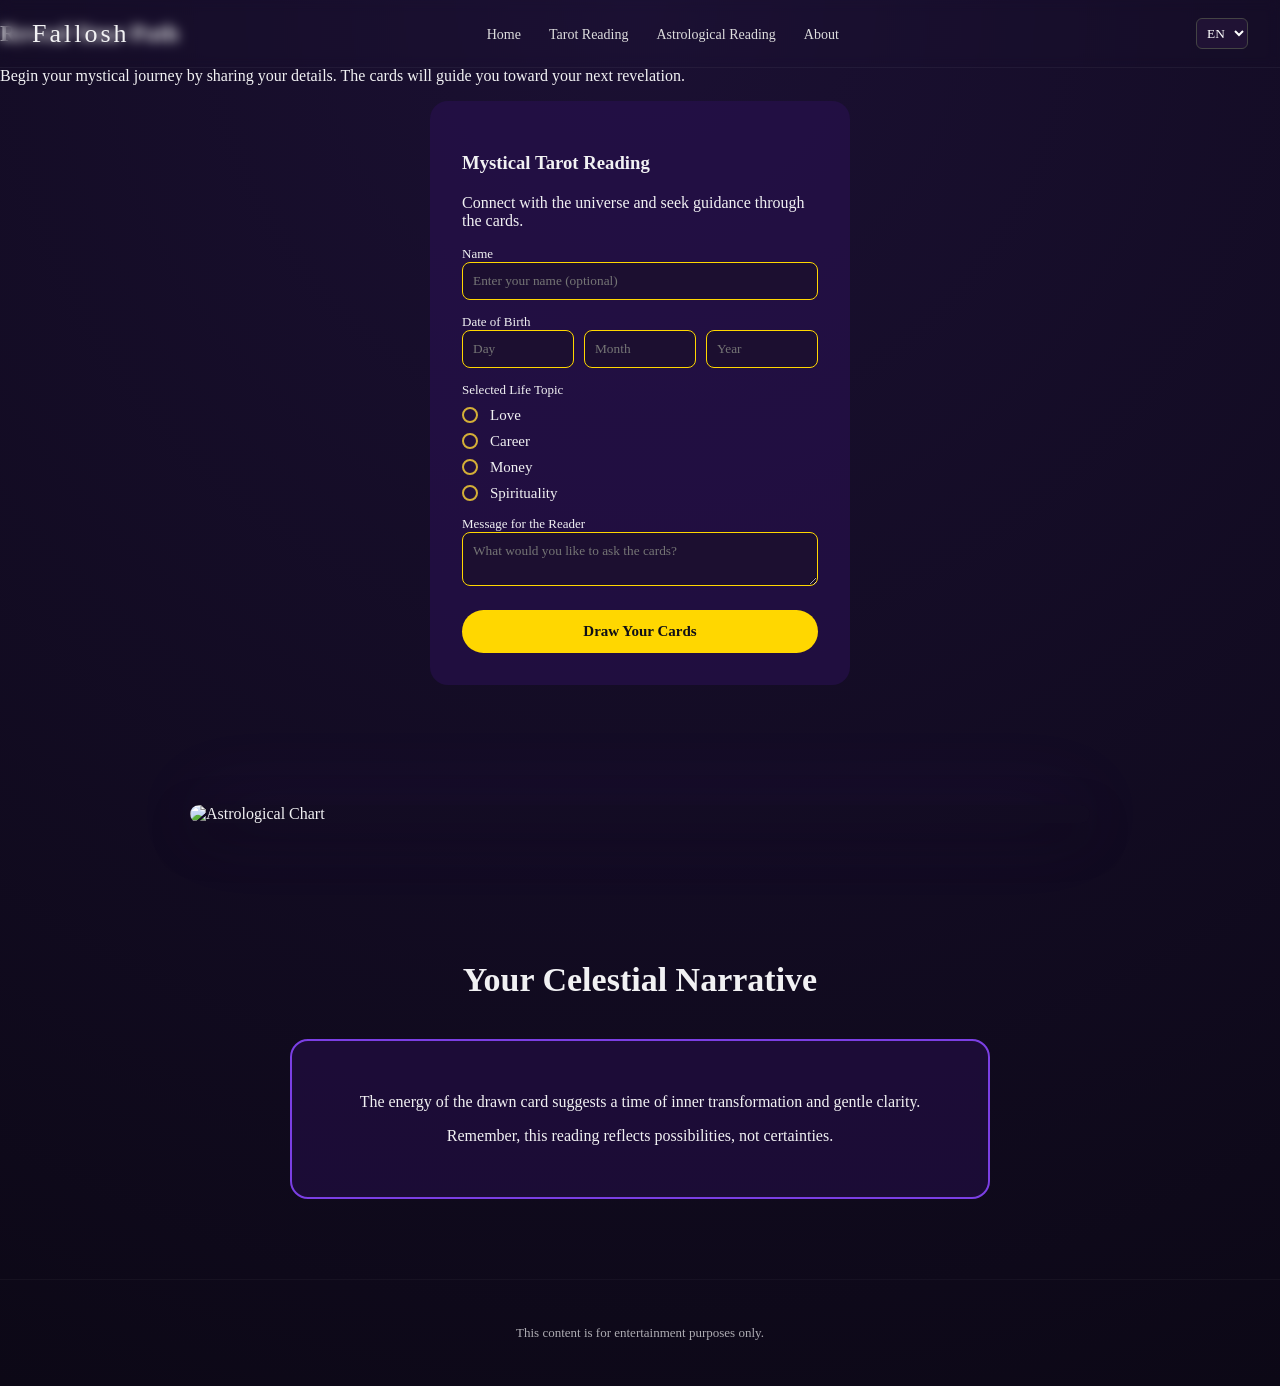
==== astro-reading.html @ 9916772f "Add files via upload" ====
<!DOCTYPE html>
<html lang="en">
<head>
  <meta charset="UTF-8">
  <title>Fallosh – Astrological Reading</title>
  <meta name="viewport" content="width=device-width, initial-scale=1.0">
  <link rel="stylesheet" href="style.css">
</head>

<body class="page-astro">

<header class="navbar">
  <div class="brand">Fallosh</div>

  <nav>
    <a href="index.html" data-i18n="navHome">Home</a>
    <a href="tarot-reading.html" data-i18n="navTarot">Tarot Reading</a>
    <a href="astro-reading.html" data-i18n="navAstro">Astrological Reading</a>
    <a href="#about" data-i18n="navAbout">About</a>
  </nav>

  <select id="languageSelector">
    <option value="en">EN</option>
    <option value="tr">TR</option>
    <option value="de">DE</option>
    <option value="sr">SR</option>
    <option value="sk">SK</option>
  </select>
</header>

<!-- HERO -->
<section class="reading-hero">
  <h1 data-i18n="readingHeroTitle">Reveal Your Path</h1>
  <p data-i18n="readingHeroText">
    Begin your mystical journey by sharing your details.
    The cards will guide you toward your next revelation.
  </p>
</section>

<!-- FORM -->
<section class="reading-form">
  <div class="form-box">
    <h3 data-i18n="readingFormTitle">Mystical Tarot Reading</h3>
    <p data-i18n="readingFormSubtitle">
      Connect with the universe and seek guidance through the cards.
    </p>

    <label data-i18n="readingLabelName">Name</label>
    <input type="text" data-i18n-placeholder="readingPhName" placeholder="">

    <label data-i18n="readingLabelDob">Date of Birth</label>
    <div class="dob">
      <input type="text" data-i18n-placeholder="readingPhDay" placeholder="">
      <input type="text" data-i18n-placeholder="readingPhMonth" placeholder="">
      <input type="text" data-i18n-placeholder="readingPhYear" placeholder="">
    </div>

   <label data-i18n="readingLabelTopic">Selected Life Topic *</label>

        <div class="radio-group">
        <label class="custom-radio">
            <input type="radio" name="topic" value="love">
            <span class="radio-circle"></span>
            <span class="radio-text" data-i18n="readingTopicLove">Love</span>
        </label>

        <label class="custom-radio">
            <input type="radio" name="topic" value="career">
            <span class="radio-circle"></span>
            <span class="radio-text" data-i18n="readingTopicCareer">Career</span>
        </label>

        <label class="custom-radio">
            <input type="radio" name="topic" value="money">
            <span class="radio-circle"></span>
            <span class="radio-text" data-i18n="readingTopicMoney">Money</span>
        </label>

        <label class="custom-radio">
            <input type="radio" name="topic" value="spiritual">
            <span class="radio-circle"></span>
            <span class="radio-text" data-i18n="readingTopicSpiritual">Spirituality</span>
        </label>
        </div>



    <label data-i18n="readingLabelMessage">Message for the Reader</label>
    <textarea data-i18n-placeholder="readingPhMessage" placeholder=""></textarea>

    <button class="primary-btn full" data-i18n="readingBtnDraw">
      Draw Your Cards
    </button>
  </div>
</section>

<!-- ASTROLOGY CHART IMAGE -->
<section class="astro-visual">
  <img
    src="images/astrology-wheel.jpg"
    alt="Astrological Chart"
  >
</section>



<!-- RESULT -->
<section class="result">
  <h2 data-i18n="readingResultTitle">Your Celestial Narrative</h2>
  <div class="result-box">
    <p data-i18n="readingResultText">
      The energy of the drawn card suggests a time of inner transformation and gentle clarity.
    </p>
    <p data-i18n="readingResultNote">
      Remember, this reading reflects possibilities, not certainties.
    </p>
  </div>
</section>

<footer>
  <p data-i18n="footerText">
    This content is for entertainment purposes only.
  </p>
</footer>

<!-- ✅ TEK JS DOSYASI -->
<script src="main.js"></script>
<!-- CARD INFO MODAL -->
<div id="cardModal" class="modal hidden">
  <div class="modal-content">
    <button id="closeModal" class="modal-close">×</button>
    <h3 id="modalTitle"></h3>
    <p id="modalText"></p>
  </div>
</div>
</body>
</html>
---- style.css ----
* {
  box-sizing: border-box;
  font-family: "Georgia", serif;
}

body {
  margin: 0;
  background: radial-gradient(circle at top, #1b1033, #0c0816);
  color: #f1f1f3;
}

/* NAVBAR */
.navbar {
  position: fixed;        /* 🔴 SABİTLER */
  top: 0;
  left: 0;
  width: 100%;

  z-index: 1000;          /* 🔴 HER ŞEYİN ÜSTÜNDE */
  
  display: flex;
  align-items: center;
  justify-content: space-between;

  padding: 18px 32px;
  border-bottom: 1px solid rgba(255,255,255,0.05);

  /*background: rgba(20, 10, 40, 0.85);  ✅ hafif şeffaf */
  backdrop-filter: blur(6px);         /* ✅ cam efekti */
}


.brand {
  font-size: 26px;
  letter-spacing: 3px;
}

nav a {
  margin: 0 12px;
  color: #ddd;
  text-decoration: none;
  font-size: 14px;
}

nav a:hover {
  color: #ffd700;
}

select {
  background: #201234;
  color: #fff;
  border: 1px solid #444;
  padding: 6px;
  border-radius: 6px;
}

/* HERO */
.page-home .hero {
  min-height: 85vh;
  display: flex;
  align-items: center;
  padding: 80px 10%;
  background: url("hero-space.png") no-repeat center/cover;
}

.page-home .hero-content {
  max-width: 520px;
  background: rgba(40,20,70,0.6);
  padding: 40px;
  border-radius: 18px;
}

.page-home .hero h1 {
  font-size: 46px;
  line-height: 1.1;
  margin-bottom: 20px;
}

.page-home .hero p {
  opacity: 0.9;
  margin-bottom: 28px;
}

/* BUTTON BASE – button + a SAME LOOK */
.primary-btn {
  display: inline-flex;              /* 🔴 EN ÖNEMLİ SATIR */
  align-items: center;
  justify-content: center;

  background: #ffd700;
  color: #0f0f17;

  padding: 14px 28px;
  border-radius: 999px;

  font-weight: 600;
  font-size: 15px;
  line-height: 1;                     /* 🔴 text dikey ortalama */

  text-decoration: none;              /* <a> underline temizlenir */
  border: none;
  cursor: pointer;

  transition: all 0.25s ease;
}

/* SMALL VARIANT */
.primary-btn.small {
  padding: 12px 26px;
  font-size: 14px;
}

/* HOVER */
.primary-btn:hover {
  background: #ffea61;
  transform: translateY(-1px);
}

/* EXPERIENCE */
.page-home .experience {
  padding: 100px 10%;
}

.page-home .experience-grid {
  display: grid;
  grid-template-columns: 1fr 1fr;
  gap: 60px;
  align-items: center;
}

.page-home .card-image {
  width: 100%;
  max-width: 360px;
  margin: auto;
}

.page-home .card-image img {
  width: 100%;
  height: auto;
  border-radius: 18px;
  box-shadow: 0 0 40px rgba(150, 90, 255, 0.4);
}

.page-home .experience-text h2 {
  font-size: 32px;
  margin-bottom: 16px;
}

.page-home .note {
  font-size: 13px;
  opacity: 0.7;
}

/* CARDS */
.page-tarot .cards {
  display: flex;
  justify-content: center;
  gap: 32px;
  padding: 60px 10%;
}


/* === TAROT CARD – TRUE FLIP SYSTEM === */

.page-tarot .tarot-card {
  width: 180px;
  height: 300px;
  perspective: 1000px; /* 3D derinlik */
  perspective-origin: right center;
  cursor: pointer;
}

/* Dönen katman */
.page-tarot .card-inner {
  width: 100%;
  height: 100%;
  position: relative;
  transform-style: preserve-3d;
  /* transition: transform 0.9s ease; */
   transition: transform 0.9s cubic-bezier(.4, .0, .2, 1); /* daha yönlü akış */
}

/* Kart açıldığında döner */
.page-tarot .tarot-card.open .card-inner {
  transform: rotateY(180deg);
}

/* Ortak yüz ayarı */
.page-tarot .card-front,
.page-tarot .card-back {
  position: absolute;
  inset: 0;
  border-radius: 16px;
  backface-visibility: hidden; /* 🔴 kritik */
  overflow: hidden;
}

/* Kart arkası */
.page-tarot .card-back img {
  width: 100%;
  height: 100%;
  object-fit: contain;
  display: block;
}

/* Kart ön yüzü */
.page-tarot .card-front {
  transform: rotateY(180deg);
  background-size: cover;
  background-position: center;
  background-repeat: no-repeat;
  box-shadow: 0 0 60px rgba(255, 215, 0, 0.8);
}


/* RESULT HOME*/
.page-home .result {
  padding: 80px 10%;
  text-align: center;
}

.page-home .result h2 {
  font-size: 34px;
  margin-bottom: 40px;
}

.page-home .result-box {
  max-width: 700px;
  margin: auto;
  padding: 36px;
  border-radius: 18px;
  border: 2px solid #7b3fe4;
  background: rgba(40,15,80,0.5);
}
/* RESULT TAROT*/
.page-tarot .result {
  padding: 80px 10%;
  text-align: center;
}

.page-tarot .result h2 {
  font-size: 34px;
  margin-bottom: 40px;
}

.page-tarot .result-box {
  max-width: 700px;
  margin: auto;
  padding: 36px;
  border-radius: 18px;
  border: 2px solid #7b3fe4;
  background: rgba(40,15,80,0.5);
}
/* RESULT ASTRO*/
.page-astro .result {
  padding: 80px 10%;
  text-align: center;
}

.page-astro .result h2 {
  font-size: 34px;
  margin-bottom: 40px;
}

.page-astro .result-box {
  max-width: 700px;
  margin: auto;
  padding: 36px;
  border-radius: 18px;
  border: 2px solid #7b3fe4;
  background: rgba(40,15,80,0.5);
}


/* FOOTER */
footer {
  padding: 32px;
  text-align: center;
  font-size: 13px;
  opacity: 0.7;
  border-top: 1px solid rgba(255,255,255,0.05);
}

/* READING HERO */
.page-tarot .reading-hero {
  text-align: center;
  padding: 80px 10%;
}

.page-tarot .reading-hero h1 {
  font-size: 42px;
}

.page-tarot .reading-hero p {
  max-width: 520px;
  margin: auto;
  opacity: 0.85;
}

/* FORM */
.page-astro .reading-form {
  display: flex;
  justify-content: center;
  padding-bottom: 80px;
}

.page-astro .form-box {
  background: rgba(40,15,80,0.6);
  padding: 32px;
  width: 420px;
  border-radius: 18px;
}

.page-astro .form-box h3 {
  margin-bottom: 20px;
}

.page-astro .form-box label {
  display: block;
  margin-top: 14px;
  font-size: 13px;
}

.page-astro .form-box input,
.page-astro .form-box textarea {
  width: 100%;
  padding: 10px;
  background: #1c0f30;
  border: 1px solid #ffd700;
  border-radius: 8px;
  color: #fff;
}

.page-astro .dob {
  display: flex;
  gap: 10px;
}

/* RADIO GROUP – genel blok */
.page-astro .radio-group {
  display: flex;
  flex-direction: column;
  gap: 8px;                 /* 🔽 Daha yakın: 14px → 8px */
  margin-top: 8px;
}

/* SATIR */
.page-astro .custom-radio {
  display: flex;
  align-items: center;      /* ✅ Yazıyla tam hizalama */
  gap: 8px;                /* 🔽 Daha yakın: 10px → 8px */
  cursor: pointer;
}

/* GERÇEK RADIO'YU GİZLE */
.page-astro .custom-radio input[type="radio"] {
  position: absolute;
  opacity: 0;
  pointer-events: none;
}

/* ÇİZİLEN DAİRE (ANA KISIM) */
.page-astro .radio-circle {
  width: 16px;                         /* 🔽 Bir tık daha zarif */
  height: 16px;
  border: 2px solid #d4af37;
  border-radius: 50%;                  /* ✅ TAM DAİRE */
  box-sizing: border-box;
  position: relative;
  flex-shrink: 0;                      /* 🔴 ÇIZGI SORUNUNU KÖKTEN ÇÖZER */
}

/* SEÇİLİNCE İÇ NOKTA */
.page-astro .custom-radio input[type="radio"]:checked + .radio-circle::after {
  content: "";
  width: 8px;
  height: 8px;
  background: #d4af37;
  border-radius: 50%;
  position: absolute;
  top: 50%;
  left: 50%;
  transform: translate(-50%, -50%);
}

/* YAZI */
.page-astro .radio-text {
  font-size: 15px;
  line-height: 1.2;
}

/* HOVER */
.page-astro .custom-radio:hover .radio-circle {
  box-shadow: 0 0 6px rgba(212, 175, 55, 0.6);
}

/* 🔥 FORM LABEL KURALINI RADIO İÇİN EZ */
.page-astro .form-box .custom-radio {
  display: flex !important;        /* ✅ block'u ezer */
  align-items: center;
  gap: 10px;                        /* ✅ radio – yazı arası TEMİZ */
  margin-top: 0 !important;         /* ✅ yukarıdan itilmeyi kaldır */
}

.page-astro .radio-text {
  margin-left: 2px;
}
/* ----------------------------------- */
.page-astro .primary-btn.full {
  width: 100%;
  margin-top: 20px;
}

/* RESULT */
.page-astro .result-box {
  border: 2px solid #7b3fe4;
  background: rgba(40,15,80,0.5);
}


/* Hover efekti */
.page-tarot .card-name-btn:hover {
  background: rgba(80, 30, 140, 0.8);
  box-shadow:
    0 0 14px rgba(255, 215, 0, 0.75),
    inset 0 0 10px rgba(255, 215, 0, 0.25);
  transform: translateY(-1px);
}

/* Active (basılı tutma hissi) */
.page-tarot .card-name-btn:active {
  transform: translateY(0);
  box-shadow:
    0 0 6px rgba(255, 215, 0, 0.5);
}

/* =========================================
   MODAL (Popup)
========================================= */

.modal {
  position: fixed;
  inset: 0;
  background: rgba(10, 5, 30, 0.85);
  display: flex;
  justify-content: center;
  align-items: center;
  z-index: 999;
}

.modal.hidden {
  display: none;
}

.modal-content {
  background: rgba(40, 15, 80, 0.95);
  border: 2px solid #d4af37;
  border-radius: 18px;
  padding: 30px;
  max-width: 420px;
  text-align: center;
  color: #f1f1f3;
  box-shadow: 0 0 40px rgba(255, 215, 0, 0.45);
}

.modal-content h3 {
  color: #ffd700;
  margin-bottom: 14px;
  letter-spacing: 1px;
}

.modal-content p {
  font-size: 15px;
  line-height: 1.5;
  opacity: 0.9;
}

.modal-close {
  position: absolute;
  top: 14px;
  right: 18px;
  background: none;
  border: none;
  color: #ffd700;
  font-size: 26px;
  cursor: pointer;
}

/* =========================================
   CARD NAME BUTTONS (Alt Bölüm)
========================================= */

.page-tarot .card-names {
  display: flex;
  justify-content: center;
  gap: 32px;
  margin-top: 20px;
}

.page-tarot .card-name-btn {
  min-width: 160px;
  padding: 10px 22px;
  border-radius: 999px;
  background: rgba(40, 15, 80, 0.75);
  border: 1.5px solid #d4af37;
  color: #ffd700;
  font-family: "Georgia", serif;
  font-size: 14px;
  letter-spacing: 0.6px;
  cursor: pointer;

  box-shadow:
    0 0 10px rgba(212, 175, 55, 0.35),
    inset 0 0 6px rgba(255, 215, 0, 0.15);

  transition: all 0.25s ease;
}

.page-tarot .card-name-btn:hover {
  background: rgba(80, 30, 140, 0.85);
  box-shadow: 0 0 16px rgba(255, 215, 0, 0.75);
  transform: translateY(-1px);
}

.page-tarot .card-name-btn.hidden {
  visibility: hidden; /* yerini korur ama görünmez */
}

/* ✅ TAROT BACK CARD - FALLBACK IMAGE */
.page-tarot .tarot-card img.card-fallback {
  width: 100%;
  height: 100%;
  object-fit: contain;   /* 🔴 ASIL ÇÖZÜM */
  box-shadow: none;
  margin: 0;
  padding: 0;
  background: none;
}

/* Draw Your Cards – üstte ama full olmayan CTA */
.page-tarot .draw-cta {
  display: flex;
  justify-content: center;
  margin: 20px 0 30px;
}

.page-tarot .draw-cta .primary-btn {
  padding: 14px 32px;
  font-size: 14px;
  width: auto;        /* ✅ full davranışı engellenir */
  max-width: none;
}

/* Tarot card shake animation */
@keyframes tarotShake {
  0%   { transform: translateX(0); }
  15%  { transform: translateX(-6px) rotate(-1deg); }
  30%  { transform: translateX(6px) rotate(1deg); }
  45%  { transform: translateX(-5px) rotate(-1deg); }
  60%  { transform: translateX(5px) rotate(1deg); }
  75%  { transform: translateX(-3px) rotate(0deg); }
  100% { transform: translateX(0); }
}

/* Shake state */
.page-tarot .tarot-card.shaking {
  animation: tarotShake 0.45s ease-in-out;
}

/* =========================
   TAROT SMOKE EFFECT (NON-BLOCKING)
========================= */

.page-tarot .tarot-card {
  position: relative;
}

/* Smoke overlay – DOES NOT block image */
.page-tarot .card-smoke {
  position: absolute;
  inset: -15%;
  background:
    radial-gradient(circle at 30% 40%, rgba(255,255,255,0.35), transparent 45%),
    radial-gradient(circle at 70% 60%, rgba(255,255,255,0.25), transparent 50%),
    radial-gradient(circle at 50% 50%, rgba(255,255,255,0.2), transparent 55%);

  opacity: 0;
  pointer-events: none;

  /* 🔑 CRITICAL PART */
  mix-blend-mode: screen;   /* ✅ üstte ama maskelemez */
  filter: blur(14px);

  z-index: 1;               /* ✅ card-inner'ın ALTINDA */
}

/* card-inner flip yapıyor, üstte kalmalı */
.page-tarot .card-inner {
  position: relative;
  z-index: 2;
}

@keyframes smokeFadeSafe {
  0% {
    opacity: 0;
    transform: scale(1);
  }
  40% {
    opacity: 1;
  }
  100% {
    opacity: 0;
    transform: scale(1.3);
  }
}
/* Smoke animation */
.page-tarot .tarot-card.smoke .card-smoke {
  animation: smokeFadeSafe 0.7s ease-out forwards;
}

/* =========================
   ASTROLOGY VISUAL SECTION
========================= */

.page-astro .astro-visual {
  display: flex;
  justify-content: center;
  align-items: center;
  padding: 40px 15px 30px;
}

.page-astro .astro-visual img {
  max-width: 100%;
  width: 900px;          /* büyük ama taşmıyor */
  height: auto;
  border-radius: 12px;

  /* Hafif mistik dokunuş */
  box-shadow:
    0 15px 40px rgba(0,0,0,0.35),
    0 0 80px rgba(160,90,255,0.15);
}
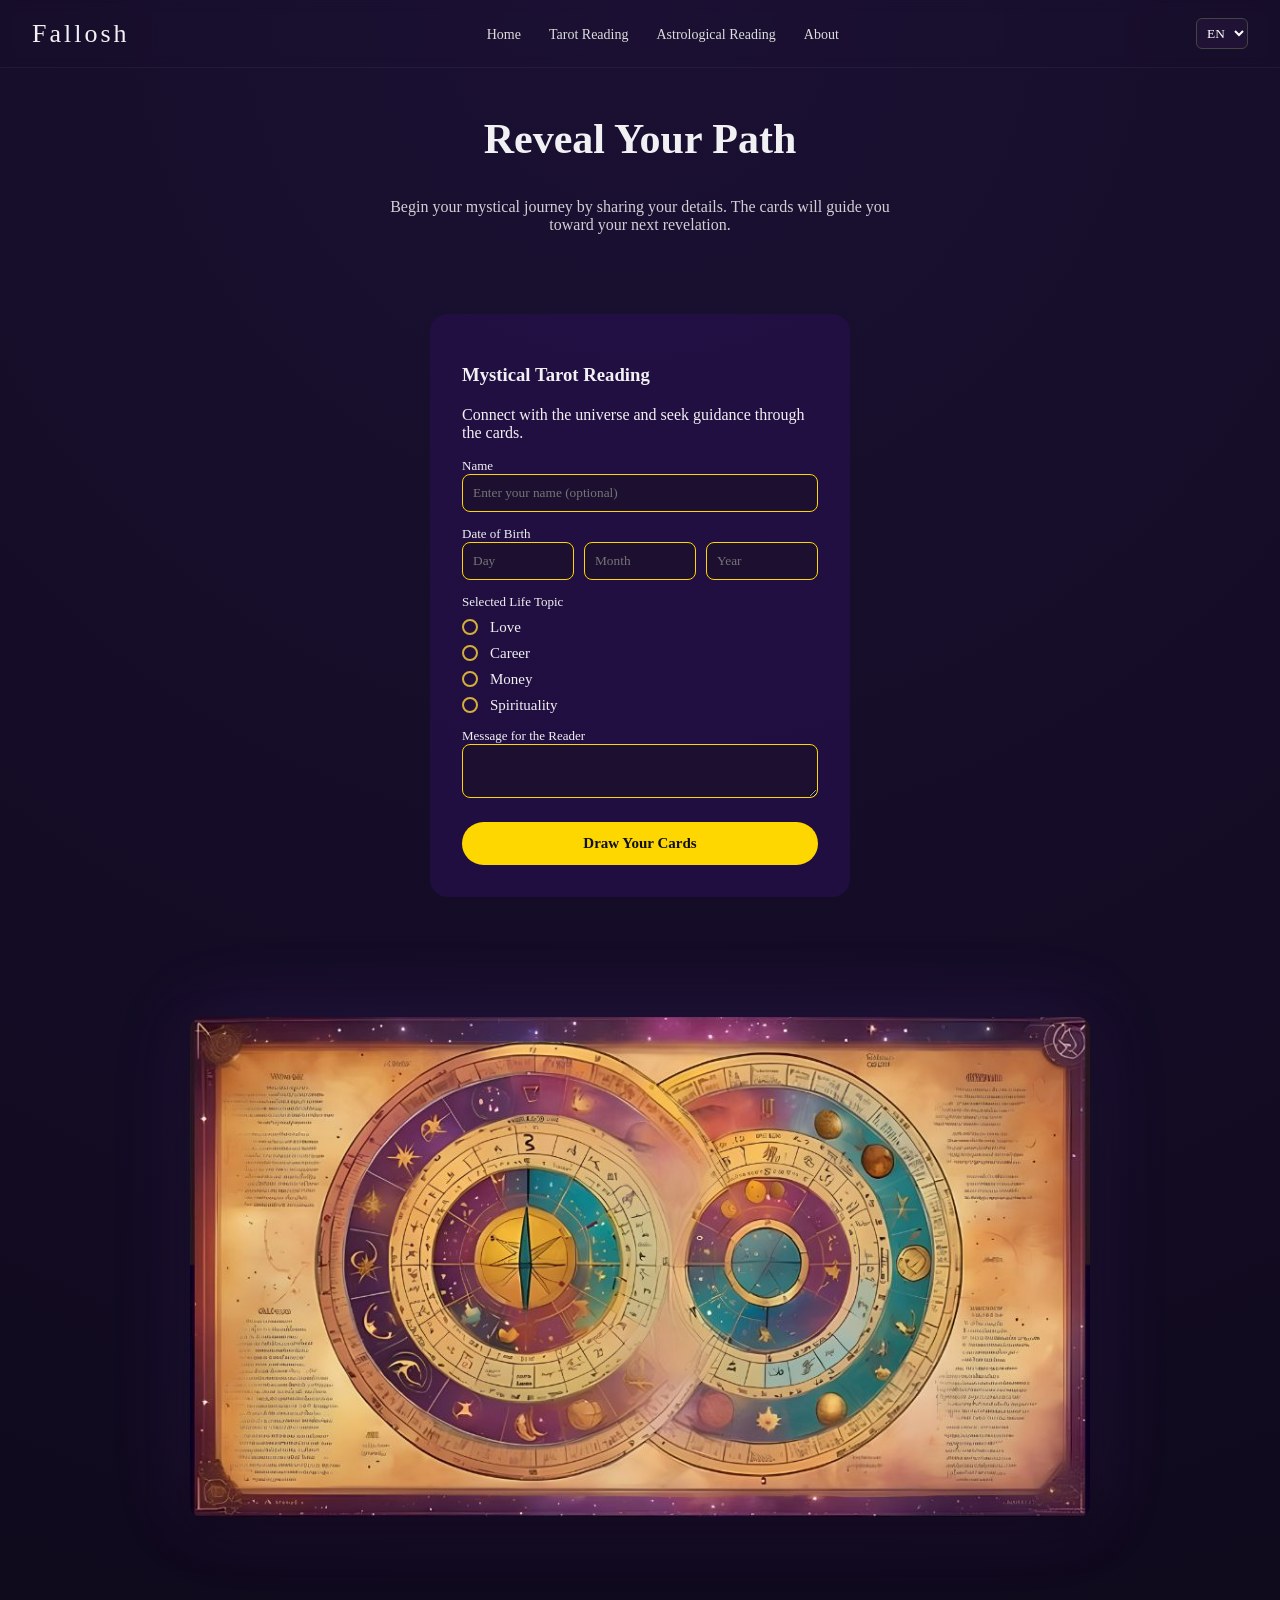
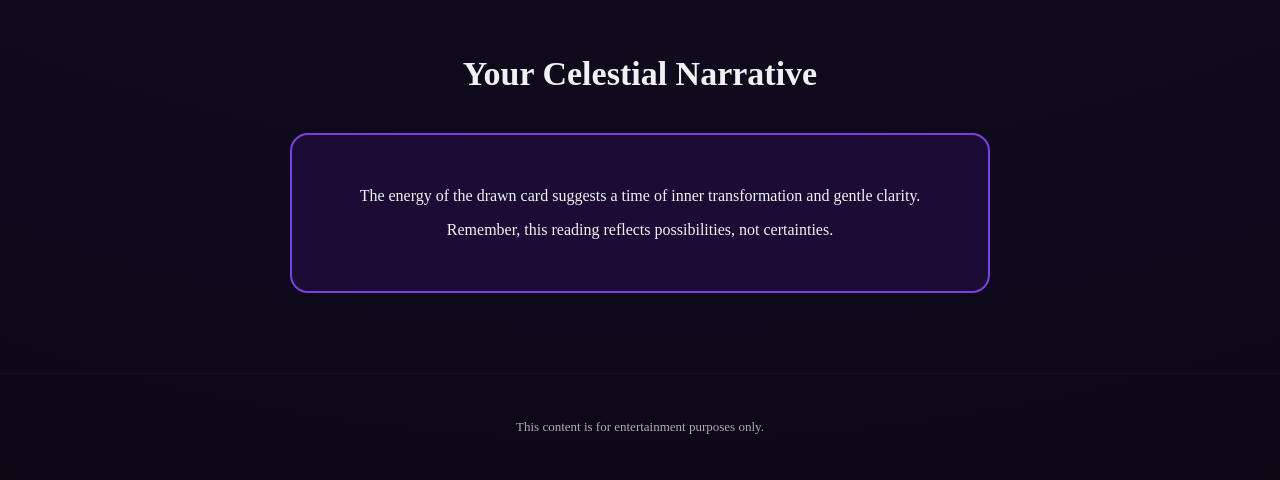
==== commit 27c0e435: "Add files via upload" ====
--- a/astro-reading.html
+++ b/astro-reading.html
@@ -46,14 +46,20 @@
     </p>
 
     <label data-i18n="readingLabelName">Name</label>
-    <input type="text" data-i18n-placeholder="readingPhName" placeholder="">
+    <input
+      id="userName"
+      type="text"
+      data-i18n-placeholder="readingPhName"
+      placeholder=""
+    >
 
     <label data-i18n="readingLabelDob">Date of Birth</label>
     <div class="dob">
-      <input type="text" data-i18n-placeholder="readingPhDay" placeholder="">
-      <input type="text" data-i18n-placeholder="readingPhMonth" placeholder="">
-      <input type="text" data-i18n-placeholder="readingPhYear" placeholder="">
+      <input id="birthDay" type="text" data-i18n-placeholder="readingPhDay" placeholder="">
+      <input id="birthMonth" type="text" data-i18n-placeholder="readingPhMonth" placeholder="">
+      <input id="birthYear" type="text" data-i18n-placeholder="readingPhYear" placeholder="">
     </div>
+
 
    <label data-i18n="readingLabelTopic">Selected Life Topic *</label>
 
@@ -86,9 +92,16 @@
 
 
     <label data-i18n="readingLabelMessage">Message for the Reader</label>
-    <textarea data-i18n-placeholder="readingPhMessage" placeholder=""></textarea>
-
-    <button class="primary-btn full" data-i18n="readingBtnDraw">
+    <textarea
+      id="userMessage"
+      data-i18n-placeholder="readingPhMessage"
+      placeholder="">
+    </textarea>
+    <button
+      id="astroSubmit"
+      class="primary-btn full"
+      data-i18n="readingBtnDraw"
+    >
       Draw Your Cards
     </button>
   </div>
@@ -108,7 +121,7 @@
 <section class="result">
   <h2 data-i18n="readingResultTitle">Your Celestial Narrative</h2>
   <div class="result-box">
-    <p data-i18n="readingResultText">
+    <p id="astroResult" data-i18n="readingResultText">
       The energy of the drawn card suggests a time of inner transformation and gentle clarity.
     </p>
     <p data-i18n="readingResultNote">
--- a/style.css
+++ b/style.css
@@ -282,16 +282,16 @@
 }
 
 /* READING HERO */
-.page-tarot .reading-hero {
+.reading-hero {
   text-align: center;
   padding: 80px 10%;
 }
 
-.page-tarot .reading-hero h1 {
+.reading-hero h1 {
   font-size: 42px;
 }
 
-.page-tarot .reading-hero p {
+.reading-hero p {
   max-width: 520px;
   margin: auto;
   opacity: 0.85;
